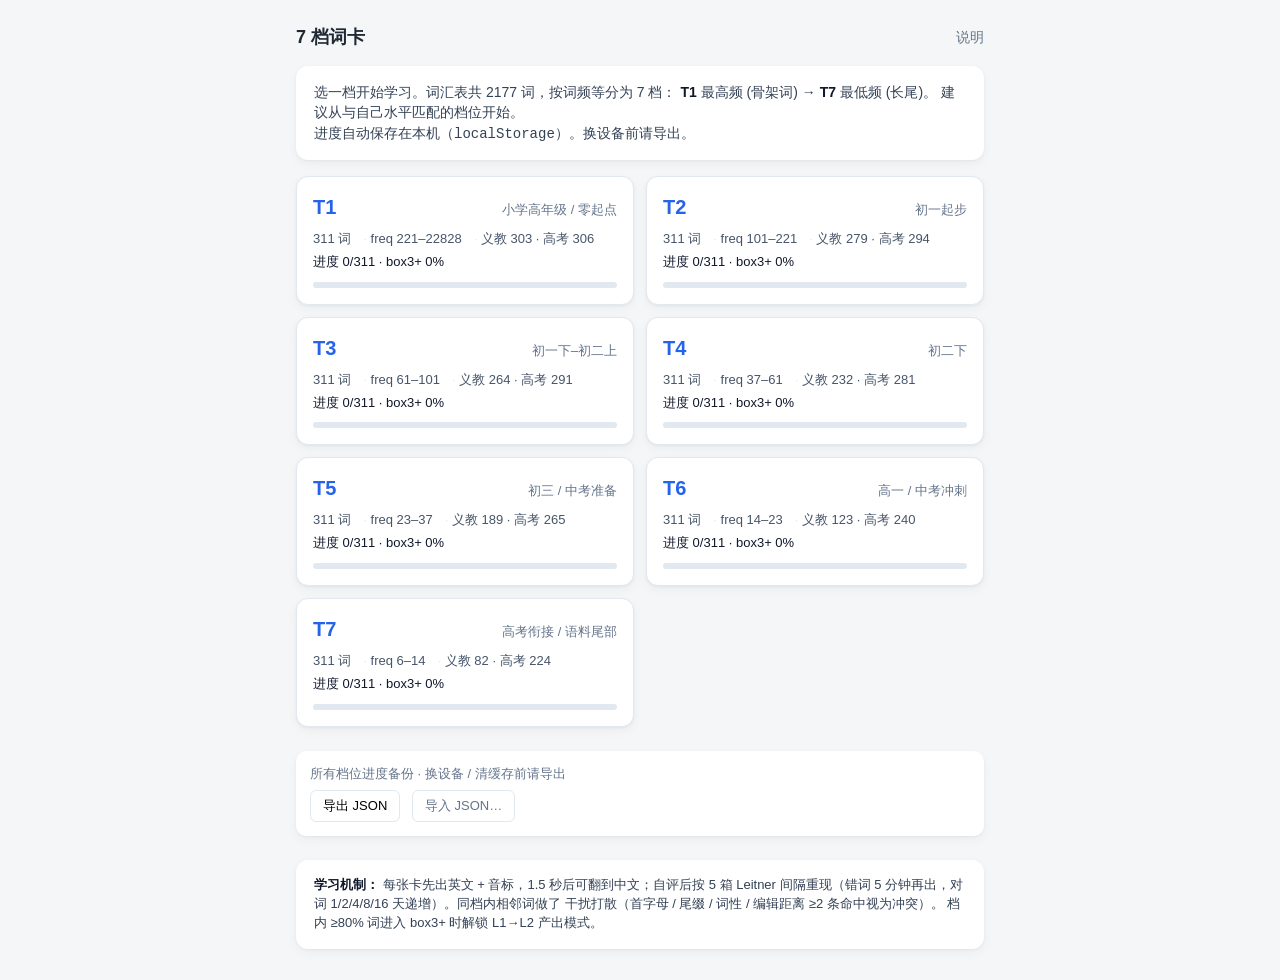
==== index.html @ 908a6e92 "Initial commit: 7-tier flashcards site Static site for spaced-repetition vocabulary learning. 2177 w" ====
<!doctype html>
<html lang="zh-CN">
<head>
<meta charset="utf-8">
<meta name="viewport" content="width=device-width, initial-scale=1">
<title>Flashcards · 7 档词卡</title>
<link rel="stylesheet" href="assets/css/cards.css">
</head>
<body>
<div class="shell">
  <header class="topbar">
    <h1>7 档词卡</h1>
    <div class="links">
      <a href="#about">说明</a>
    </div>
  </header>

  <section class="intro">
    选一档开始学习。词汇表共 2177 词，按词频等分为 7 档：
    <strong>T1</strong> 最高频 (骨架词) → <strong>T7</strong> 最低频 (长尾)。
    建议从与自己水平匹配的档位开始。<br>
    进度自动保存在本机（<code>localStorage</code>）。换设备前请导出。
  </section>

  <div id="tierGrid" class="tier-grid">
    <div class="spinner"></div>
  </div>

  <section class="backup-panel" id="backupPanel" hidden>
    <div>所有档位进度备份 · 换设备 / 清缓存前请导出</div>
    <button id="exportBtn" type="button">导出 JSON</button>
    <label class="file-label" for="importFile">导入 JSON…</label>
    <input type="file" id="importFile" accept="application/json">
    <span id="backupStatus" style="margin-left:8px;font-size:12px;"></span>
  </section>

  <section class="intro" id="about" style="margin-top:24px;font-size:13px;">
    <strong>学习机制：</strong>
    每张卡先出英文 + 音标，1.5 秒后可翻到中文；自评后按 5 箱 Leitner
    间隔重现（错词 5 分钟再出，对词 1/2/4/8/16 天递增）。同档内相邻词做了
    干扰打散（首字母 / 尾缀 / 词性 / 编辑距离 ≥2 条命中视为冲突）。
    档内 ≥80% 词进入 box3+ 时解锁 L1→L2 产出模式。
  </section>
</div>

<script type="module">
  import { load } from "./assets/js/storage.js";
  import { progressStats } from "./assets/js/srs.js";
  import { downloadExport, importAll } from "./assets/js/storage.js";

  const grid = document.getElementById("tierGrid");

  async function main() {
    let meta;
    try {
      const res = await fetch("data/meta.json", { cache: "no-cache" });
      if (!res.ok) throw new Error(`HTTP ${res.status}`);
      meta = await res.json();
    } catch (e) {
      grid.innerHTML = `<div class="error-box">加载档位元数据失败: ${e.message}<br>
        请确认 <code>docs/data/meta.json</code> 存在，并用本地 HTTP 服务访问。</div>`;
      return;
    }

    const frag = document.createDocumentFragment();
    for (const t of meta.tiers) {
      const cards = await fetch(`data/${t.file}`, { cache: "no-cache" }).then((r) => r.json()).catch(() => []);
      const state = load(t.tier);
      const stats = progressStats(cards, state.cards || {});
      const pct = stats.total ? Math.round((stats.seen / stats.total) * 100) : 0;
      const productive = stats.productiveUnlocked ? " ✓ 产出解锁" : "";

      const a = document.createElement("a");
      a.href = `tier.html?t=${t.tier}`;
      a.className = "tier-card";
      a.innerHTML = `
        <div class="tier-label">
          <span class="tier-num">T${t.tier}</span>
          <span class="tier-audience">${t.audience}</span>
        </div>
        <div class="tier-meta">
          <span>${t.count} 词</span>
          <span>freq ${t.freqMin}–${t.freqMax}</span>
          <span>义教 ${t.ywCount} · 高考 ${t.gkCount}</span>
        </div>
        <div class="tier-meta" style="color:#0f172a;margin-top:4px;">
          进度 ${stats.seen}/${stats.total} · box3+ ${Math.round(stats.box3PlusRatio*100)}%${productive}
        </div>
        <div class="progress-bar"><span style="width:${pct}%"></span></div>
      `;
      frag.appendChild(a);
    }
    grid.innerHTML = "";
    grid.appendChild(frag);

    // Wire backup panel
    document.getElementById("backupPanel").hidden = false;
    document.getElementById("exportBtn").addEventListener("click", () => {
      downloadExport();
      document.getElementById("backupStatus").textContent = "已导出 ✓";
    });
    document.getElementById("importFile").addEventListener("change", async (e) => {
      const file = e.target.files?.[0];
      if (!file) return;
      try {
        const text = await file.text();
        const count = importAll(text);
        document.getElementById("backupStatus").textContent = `已导入 ${count} 档 ✓ 刷新中…`;
        setTimeout(() => location.reload(), 600);
      } catch (err) {
        document.getElementById("backupStatus").textContent = `导入失败: ${err.message}`;
      }
    });
  }
  main();
</script>
</body>
</html>
---- assets/css/cards.css ----
/* ── Reset & base ───────────────────────────────────────────────────── */
*, *::before, *::after { box-sizing: border-box; }
html, body {
  margin: 0; padding: 0;
  font-family: -apple-system, BlinkMacSystemFont, "PingFang SC", "Helvetica Neue", Arial, sans-serif;
  background: #f5f6f8;
  color: #1f2933;
  line-height: 1.45;
  -webkit-tap-highlight-color: transparent;
}
button { font: inherit; cursor: pointer; }
a { color: #2563eb; text-decoration: none; }

:root {
  --accent: #2563eb;
  --good: #16a34a;
  --warn: #d97706;
  --bad: #dc2626;
  --muted: #64748b;
  --border: #e2e8f0;
  --card-bg: #ffffff;
  --shadow: 0 1px 3px rgba(0,0,0,0.05), 0 4px 12px rgba(0,0,0,0.04);
}

/* ── Layout shell ───────────────────────────────────────────────────── */
.shell {
  max-width: 720px;
  margin: 0 auto;
  padding: 16px;
}
.topbar {
  display: flex;
  align-items: center;
  justify-content: space-between;
  padding: 8px 0 16px;
}
.topbar h1 {
  font-size: 18px;
  margin: 0;
  font-weight: 600;
}
.topbar .links a { font-size: 14px; margin-left: 12px; color: var(--muted); }

/* ── Landing page · tier cards ──────────────────────────────────────── */
.intro {
  background: var(--card-bg);
  border-radius: 12px;
  padding: 16px 18px;
  box-shadow: var(--shadow);
  margin-bottom: 16px;
  font-size: 14px;
  color: #334155;
}
.intro strong { color: #0f172a; }

.tier-grid {
  display: grid;
  gap: 12px;
  grid-template-columns: 1fr;
}
@media (min-width: 600px) {
  .tier-grid { grid-template-columns: 1fr 1fr; }
}

.tier-card {
  display: block;
  background: var(--card-bg);
  border-radius: 12px;
  padding: 16px;
  box-shadow: var(--shadow);
  border: 1px solid var(--border);
  transition: transform .15s ease, box-shadow .15s ease;
}
.tier-card:hover { transform: translateY(-1px); box-shadow: 0 8px 24px rgba(0,0,0,0.08); }
.tier-card .tier-label {
  display: flex; align-items: baseline; justify-content: space-between;
  margin-bottom: 6px;
}
.tier-card .tier-num { font-size: 20px; font-weight: 700; color: var(--accent); }
.tier-card .tier-audience { font-size: 13px; color: var(--muted); }
.tier-card .tier-meta {
  font-size: 13px; color: #475569;
  display: flex; flex-wrap: wrap; gap: 12px;
  margin-top: 8px;
}
.tier-card .tier-meta span::before { content: "· "; color: var(--border); }
.tier-card .tier-meta span:first-child::before { content: ""; }

.progress-bar {
  height: 6px; background: #e2e8f0; border-radius: 3px;
  margin-top: 10px; overflow: hidden;
}
.progress-bar > span {
  display: block; height: 100%;
  background: linear-gradient(90deg, #60a5fa, #16a34a);
  transition: width .3s ease;
}

/* ── Tier learning page · session bar ───────────────────────────────── */
.session-bar {
  display: flex; align-items: center; justify-content: space-between;
  background: var(--card-bg);
  border-radius: 10px;
  padding: 10px 14px;
  margin-bottom: 14px;
  box-shadow: var(--shadow);
  font-size: 13px;
  color: var(--muted);
}
.session-bar .progress-wrap { flex: 1; margin: 0 10px; }
.session-bar strong { color: #0f172a; }

/* ── Card ───────────────────────────────────────────────────────────── */
.card-stage {
  perspective: 1200px;
  margin: 0 auto 16px;
  max-width: 480px;
  min-height: 320px;
}
.card {
  position: relative;
  width: 100%;
  min-height: 320px;
  transform-style: preserve-3d;
  transition: transform .55s cubic-bezier(.45,.05,.55,.95);
}
.card.flipped { transform: rotateY(180deg); }

.card-face {
  position: absolute;
  inset: 0;
  background: var(--card-bg);
  border-radius: 16px;
  box-shadow: var(--shadow);
  padding: 24px;
  display: flex;
  flex-direction: column;
  -webkit-backface-visibility: hidden;
  backface-visibility: hidden;
}
.card-face.back { transform: rotateY(180deg); }

/* Card front */
.card-front .word {
  font-size: 38px;
  font-weight: 700;
  text-align: center;
  margin: 36px 0 12px;
  word-break: break-word;
}
.card-front .phonetic {
  text-align: center;
  font-size: 18px;
  color: var(--muted);
  font-family: "Times New Roman", serif;
  margin-bottom: 18px;
}
.card-front .pron-btn {
  align-self: center;
  background: #f1f5f9;
  border: 1px solid var(--border);
  border-radius: 999px;
  padding: 8px 18px;
  font-size: 14px;
  color: #334155;
}
.card-front .pron-btn:disabled { opacity: .4; cursor: not-allowed; }

.card-front .productive-input {
  margin-top: auto;
  display: flex;
  flex-direction: column;
  gap: 6px;
  padding-top: 16px;
}
.card-front .productive-input input {
  font: inherit;
  font-size: 16px;
  border: 1px solid var(--border);
  border-radius: 8px;
  padding: 8px 10px;
}
.card-front .productive-input .hint { font-size: 12px; color: var(--muted); }

/* Card back */
.card-back .meaning {
  font-size: 22px;
  font-weight: 600;
  margin-bottom: 12px;
  white-space: pre-wrap;
}
.card-back .pos-badge {
  display: inline-block;
  background: #ede9fe;
  color: #6d28d9;
  border-radius: 6px;
  padding: 2px 8px;
  font-size: 12px;
  font-weight: 600;
  margin-right: 6px;
}
.card-back .forms {
  font-size: 13px;
  color: #475569;
  background: #f8fafc;
  border-left: 3px solid #cbd5e1;
  padding: 6px 10px;
  border-radius: 0 6px 6px 0;
  margin: 8px 0;
  font-family: "SF Mono", Menlo, monospace;
}
.card-back .badges { margin-top: 4px; }
.card-back .badge {
  display: inline-block;
  font-size: 11px;
  padding: 2px 8px;
  border-radius: 4px;
  margin-right: 4px;
  font-weight: 500;
}
.badge.yw { background: #dcfce7; color: #166534; }
.badge.gk { background: #fef3c7; color: #92400e; }
.badge.hard { background: #fee2e2; color: #991b1b; }

.card-back .grader-feedback {
  font-size: 13px;
  margin-top: 8px;
  padding: 6px 10px;
  border-radius: 6px;
}
.grader-feedback.good { background: #dcfce7; color: #166534; }
.grader-feedback.hard { background: #fef9c3; color: #854d0e; }
.grader-feedback.again { background: #fee2e2; color: #991b1b; }

/* ── Action area ────────────────────────────────────────────────────── */
.action-area { min-height: 64px; }

.flip-btn {
  display: block;
  width: 100%;
  background: var(--accent);
  color: #fff;
  border: 0;
  border-radius: 12px;
  padding: 14px;
  font-size: 16px;
  font-weight: 600;
  transition: opacity .2s ease, background .2s ease;
}
.flip-btn:disabled {
  background: #cbd5e1;
  cursor: not-allowed;
  opacity: .8;
}

.eval-row {
  display: grid;
  grid-template-columns: 1fr 1fr 1fr 1fr;
  gap: 8px;
}
.eval-row.two-button { grid-template-columns: 1fr 1fr; }
.eval-btn {
  background: #fff;
  border: 1px solid var(--border);
  border-radius: 12px;
  padding: 12px 8px;
  font-size: 14px;
  font-weight: 600;
  display: flex;
  flex-direction: column;
  gap: 2px;
  align-items: center;
}
.eval-btn .label { font-size: 14px; }
.eval-btn .interval { font-size: 11px; color: var(--muted); font-weight: 400; }
.eval-btn[data-eval="Again"] { color: var(--bad); border-color: #fecaca; }
.eval-btn[data-eval="Hard"]  { color: var(--warn); border-color: #fde68a; }
.eval-btn[data-eval="Good"]  { color: var(--good); border-color: #bbf7d0; }
.eval-btn[data-eval="Easy"]  { color: #0891b2; border-color: #a5f3fc; }
.eval-btn:hover:not(:disabled) { transform: translateY(-1px); }
.eval-btn:disabled { opacity: .4; cursor: not-allowed; }

/* ── Status overlays ────────────────────────────────────────────────── */
.overlay {
  background: var(--card-bg);
  border-radius: 12px;
  padding: 32px 20px;
  text-align: center;
  box-shadow: var(--shadow);
}
.overlay h2 { margin: 0 0 12px; font-size: 22px; }
.overlay p { color: var(--muted); margin: 4px 0 16px; }
.overlay .stat-row {
  display: flex; justify-content: center; gap: 20px;
  margin: 16px 0;
  font-size: 13px;
  color: #334155;
}
.overlay .stat-row strong { color: #0f172a; font-size: 18px; display: block; }
.overlay button {
  background: var(--accent);
  color: #fff;
  border: 0;
  border-radius: 10px;
  padding: 10px 20px;
  font-size: 14px;
}
.error-box {
  background: #fef2f2;
  border: 1px solid #fecaca;
  border-radius: 8px;
  color: #991b1b;
  padding: 10px 14px;
  font-size: 13px;
  margin-bottom: 12px;
}

/* ── Backup panel ───────────────────────────────────────────────────── */
.backup-panel {
  margin-top: 24px;
  padding: 14px;
  background: var(--card-bg);
  border-radius: 10px;
  font-size: 13px;
  color: var(--muted);
  box-shadow: var(--shadow);
}
.backup-panel button {
  font-size: 13px;
  padding: 6px 12px;
  border-radius: 6px;
  border: 1px solid var(--border);
  background: #fff;
  margin-right: 8px;
  margin-top: 6px;
}
.backup-panel input[type=file] { display: none; }
.backup-panel .file-label {
  display: inline-block;
  font-size: 13px;
  padding: 6px 12px;
  border-radius: 6px;
  border: 1px solid var(--border);
  background: #fff;
  cursor: pointer;
}

/* ── Utility ────────────────────────────────────────────────────────── */
.hidden { display: none !important; }
.spinner {
  width: 32px; height: 32px;
  border: 3px solid var(--border);
  border-top-color: var(--accent);
  border-radius: 50%;
  margin: 24px auto;
  animation: spin 1s linear infinite;
}
@keyframes spin { to { transform: rotate(360deg); } }
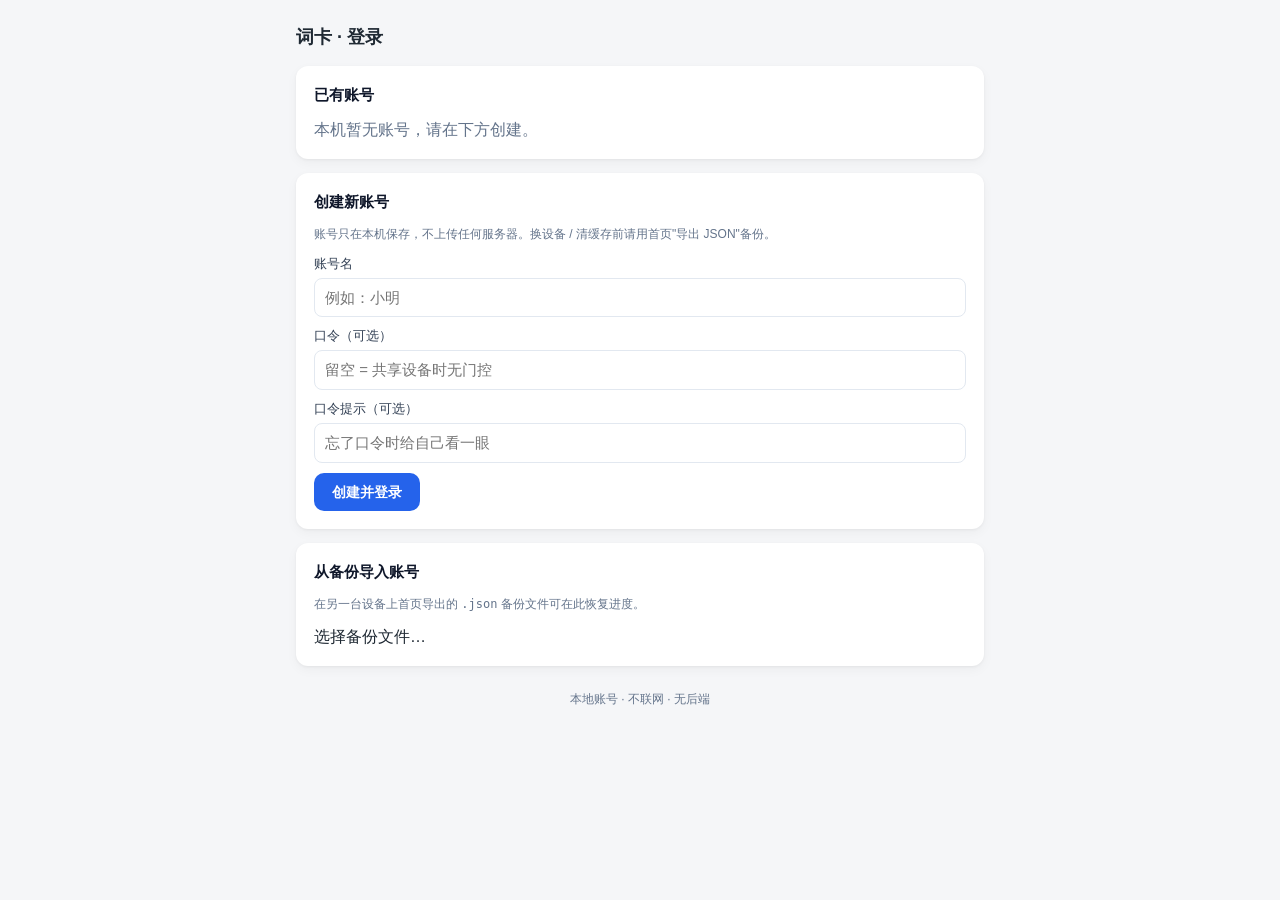
==== commit d0bf1ae1: "feat: local accounts with namespaced per-user progress - auth.js: user CRUD, optional SHA-256 passph" ====
--- a/index.html
+++ b/index.html
@@ -11,6 +11,7 @@
   <header class="topbar">
     <h1>7 档词卡</h1>
     <div class="links">
+      <span id="acctChip" class="account-chip"></span>
       <a href="#about">说明</a>
     </div>
   </header>
@@ -19,7 +20,7 @@
     选一档开始学习。词汇表共 2177 词，按词频等分为 7 档：
     <strong>T1</strong> 最高频 (骨架词) → <strong>T7</strong> 最低频 (长尾)。
     建议从与自己水平匹配的档位开始。<br>
-    进度自动保存在本机（<code>localStorage</code>）。换设备前请导出。
+    进度按账号本机保存。换设备前请导出。
   </section>
 
   <div id="tierGrid" class="tier-grid">
@@ -27,7 +28,7 @@
   </div>
 
   <section class="backup-panel" id="backupPanel" hidden>
-    <div>所有档位进度备份 · 换设备 / 清缓存前请导出</div>
+    <div>当前账号进度备份 · 换设备 / 清缓存前请导出</div>
     <button id="exportBtn" type="button">导出 JSON</button>
     <label class="file-label" for="importFile">导入 JSON…</label>
     <input type="file" id="importFile" accept="application/json">
@@ -44,75 +45,109 @@
 </div>
 
 <script type="module">
-  import { load } from "./assets/js/storage.js";
-  import { progressStats } from "./assets/js/srs.js";
-  import { downloadExport, importAll } from "./assets/js/storage.js";
+import { load, downloadExport, importAll } from "./assets/js/storage.js";
+import { progressStats } from "./assets/js/srs.js";
+import * as auth from "./assets/js/auth.js";
 
-  const grid = document.getElementById("tierGrid");
+// ── Auth guard ──────────────────────────────────────────────────────
+const me = auth.requireAuth();
+if (!me) {
+  location.href = "login.html";
+  throw new Error("redirecting to login");
+}
 
-  async function main() {
-    let meta;
+// Topbar account chip
+document.getElementById("acctChip").innerHTML =
+  `${escapeHtml(me.name)} · <a href="#" id="logoutLink">切换账号</a>`;
+document.getElementById("logoutLink").addEventListener("click", (e) => {
+  e.preventDefault();
+  auth.logout();
+  location.href = "login.html";
+});
+
+const grid = document.getElementById("tierGrid");
+
+async function main() {
+  let meta;
+  try {
+    const res = await fetch("data/meta.json", { cache: "no-cache" });
+    if (!res.ok) throw new Error(`HTTP ${res.status}`);
+    meta = await res.json();
+  } catch (e) {
+    grid.innerHTML = `<div class="error-box">加载档位元数据失败: ${e.message}<br>
+      请确认 <code>data/meta.json</code> 存在，并用本地 HTTP 服务访问。</div>`;
+    return;
+  }
+
+  const frag = document.createDocumentFragment();
+  for (const t of meta.tiers) {
+    const cards = await fetch(`data/${t.file}`, { cache: "no-cache" }).then((r) => r.json()).catch(() => []);
+    const state = load(t.tier);
+    const stats = progressStats(cards, state.cards || {});
+    const pct = stats.total ? Math.round((stats.seen / stats.total) * 100) : 0;
+    const productive = stats.productiveUnlocked ? " ✓ 产出解锁" : "";
+    const dueCount = countDue(cards, state.cards || {});
+
+    const a = document.createElement("a");
+    a.href = `tier.html?t=${t.tier}`;
+    a.className = "tier-card";
+    a.innerHTML = `
+      <div class="tier-label">
+        <span class="tier-num">T${t.tier}</span>
+        <span class="tier-audience">${escapeHtml(t.audience)}</span>
+      </div>
+      <div class="tier-meta">
+        <span>${t.count} 词</span>
+        <span>freq ${t.freqMin}–${t.freqMax}</span>
+        <span>义教 ${t.ywCount} · 高考 ${t.gkCount}</span>
+      </div>
+      <div class="tier-meta" style="color:#0f172a;margin-top:4px;">
+        进度 ${stats.seen}/${stats.total} · box3+ ${Math.round(stats.box3PlusRatio*100)}%${productive}
+        ${dueCount > 0 ? `<span style="color:#dc2626;font-weight:600;">· 待复习 ${dueCount}</span>` : ""}
+      </div>
+      <div class="progress-bar"><span style="width:${pct}%"></span></div>
+    `;
+    frag.appendChild(a);
+  }
+  grid.innerHTML = "";
+  grid.appendChild(frag);
+
+  // Backup panel — wired to current user
+  document.getElementById("backupPanel").hidden = false;
+  document.getElementById("exportBtn").addEventListener("click", () => {
+    downloadExport();
+    document.getElementById("backupStatus").textContent = "已导出 ✓";
+  });
+  document.getElementById("importFile").addEventListener("change", async (e) => {
+    const file = e.target.files?.[0];
+    if (!file) return;
     try {
-      const res = await fetch("data/meta.json", { cache: "no-cache" });
-      if (!res.ok) throw new Error(`HTTP ${res.status}`);
-      meta = await res.json();
-    } catch (e) {
-      grid.innerHTML = `<div class="error-box">加载档位元数据失败: ${e.message}<br>
-        请确认 <code>docs/data/meta.json</code> 存在，并用本地 HTTP 服务访问。</div>`;
-      return;
+      const text = await file.text();
+      const result = await importAll(text);
+      document.getElementById("backupStatus").textContent =
+        `已导入「${result.user.name}」(${result.tiersRestored} 档·${result.mode==="new"?"新建":"合并"}) ✓ 刷新中…`;
+      setTimeout(() => location.reload(), 800);
+    } catch (err) {
+      document.getElementById("backupStatus").textContent = `导入失败: ${err.message}`;
     }
+  });
+}
 
-    const frag = document.createDocumentFragment();
-    for (const t of meta.tiers) {
-      const cards = await fetch(`data/${t.file}`, { cache: "no-cache" }).then((r) => r.json()).catch(() => []);
-      const state = load(t.tier);
-      const stats = progressStats(cards, state.cards || {});
-      const pct = stats.total ? Math.round((stats.seen / stats.total) * 100) : 0;
-      const productive = stats.productiveUnlocked ? " ✓ 产出解锁" : "";
+function countDue(cards, states) {
+  const now = Date.now();
+  return cards.reduce((n, c) => {
+    const s = states[c.id];
+    return n + (s && s.box >= 1 && !s.graduated && s.due <= now ? 1 : 0);
+  }, 0);
+}
 
-      const a = document.createElement("a");
-      a.href = `tier.html?t=${t.tier}`;
-      a.className = "tier-card";
-      a.innerHTML = `
-        <div class="tier-label">
-          <span class="tier-num">T${t.tier}</span>
-          <span class="tier-audience">${t.audience}</span>
-        </div>
-        <div class="tier-meta">
-          <span>${t.count} 词</span>
-          <span>freq ${t.freqMin}–${t.freqMax}</span>
-          <span>义教 ${t.ywCount} · 高考 ${t.gkCount}</span>
-        </div>
-        <div class="tier-meta" style="color:#0f172a;margin-top:4px;">
-          进度 ${stats.seen}/${stats.total} · box3+ ${Math.round(stats.box3PlusRatio*100)}%${productive}
-        </div>
-        <div class="progress-bar"><span style="width:${pct}%"></span></div>
-      `;
-      frag.appendChild(a);
-    }
-    grid.innerHTML = "";
-    grid.appendChild(frag);
+function escapeHtml(s) {
+  return String(s ?? "").replace(/[&<>"']/g, (c) => ({
+    "&": "&amp;", "<": "&lt;", ">": "&gt;", '"': "&quot;", "'": "&#39;",
+  }[c]));
+}
 
-    // Wire backup panel
-    document.getElementById("backupPanel").hidden = false;
-    document.getElementById("exportBtn").addEventListener("click", () => {
-      downloadExport();
-      document.getElementById("backupStatus").textContent = "已导出 ✓";
-    });
-    document.getElementById("importFile").addEventListener("change", async (e) => {
-      const file = e.target.files?.[0];
-      if (!file) return;
-      try {
-        const text = await file.text();
-        const count = importAll(text);
-        document.getElementById("backupStatus").textContent = `已导入 ${count} 档 ✓ 刷新中…`;
-        setTimeout(() => location.reload(), 600);
-      } catch (err) {
-        document.getElementById("backupStatus").textContent = `导入失败: ${err.message}`;
-      }
-    });
-  }
-  main();
+main();
 </script>
 </body>
 </html>
--- a/assets/css/cards.css
+++ b/assets/css/cards.css
@@ -138,7 +138,7 @@
   -webkit-backface-visibility: hidden;
   backface-visibility: hidden;
 }
-.card-face.back { transform: rotateY(180deg); }
+.card-face.card-back { transform: rotateY(180deg); }
 
 /* Card front */
 .card-front .word {
@@ -344,6 +344,97 @@
   background: #fff;
   cursor: pointer;
 }
+
+/* ── Auth pages ─────────────────────────────────────────────────────── */
+.auth-card {
+  background: var(--card-bg);
+  border-radius: 12px;
+  padding: 18px;
+  box-shadow: var(--shadow);
+  margin-bottom: 14px;
+}
+.auth-title {
+  font-size: 15px;
+  font-weight: 600;
+  margin: 0 0 12px;
+  color: #0f172a;
+}
+.user-list { display: flex; flex-direction: column; gap: 8px; }
+.user-row {
+  display: flex; align-items: center; justify-content: space-between;
+  padding: 12px;
+  border: 1px solid var(--border);
+  border-radius: 10px;
+  gap: 8px;
+}
+.user-name { font-weight: 600; color: #0f172a; }
+.user-meta { font-size: 12px; color: var(--muted); margin-top: 2px; }
+.user-actions { display: flex; gap: 6px; flex-shrink: 0; }
+
+.field {
+  display: flex; flex-direction: column;
+  gap: 4px;
+  margin-bottom: 10px;
+}
+.field > span { font-size: 13px; color: #334155; }
+.field input {
+  font: inherit;
+  font-size: 15px;
+  border: 1px solid var(--border);
+  border-radius: 8px;
+  padding: 8px 10px;
+}
+
+.primary-btn {
+  background: var(--accent);
+  color: #fff;
+  border: 0;
+  border-radius: 10px;
+  padding: 9px 18px;
+  font-size: 14px;
+  font-weight: 600;
+}
+.primary-btn.small { padding: 6px 12px; font-size: 13px; }
+.danger-btn {
+  background: #fff;
+  color: var(--bad);
+  border: 1px solid #fecaca;
+  border-radius: 10px;
+  padding: 6px 12px;
+  font-size: 13px;
+  font-weight: 500;
+}
+
+.muted { color: var(--muted); }
+.small { font-size: 12px; line-height: 1.5; }
+
+.ok-box {
+  background: #dcfce7;
+  border: 1px solid #bbf7d0;
+  border-radius: 8px;
+  color: #166534;
+  padding: 10px 14px;
+  font-size: 13px;
+  margin-bottom: 12px;
+}
+
+.migrate-box {
+  background: #fef3c7;
+  border: 1px solid #fde68a;
+  border-radius: 8px;
+  padding: 10px;
+  font-size: 13px;
+  margin-top: 8px;
+}
+
+/* Topbar account chip */
+.account-chip {
+  display: inline-flex; align-items: center; gap: 6px;
+  font-size: 13px;
+  color: var(--muted);
+  margin-left: 12px;
+}
+.account-chip a { color: var(--muted); text-decoration: underline dashed; }
 
 /* ── Utility ────────────────────────────────────────────────────────── */
 .hidden { display: none !important; }
